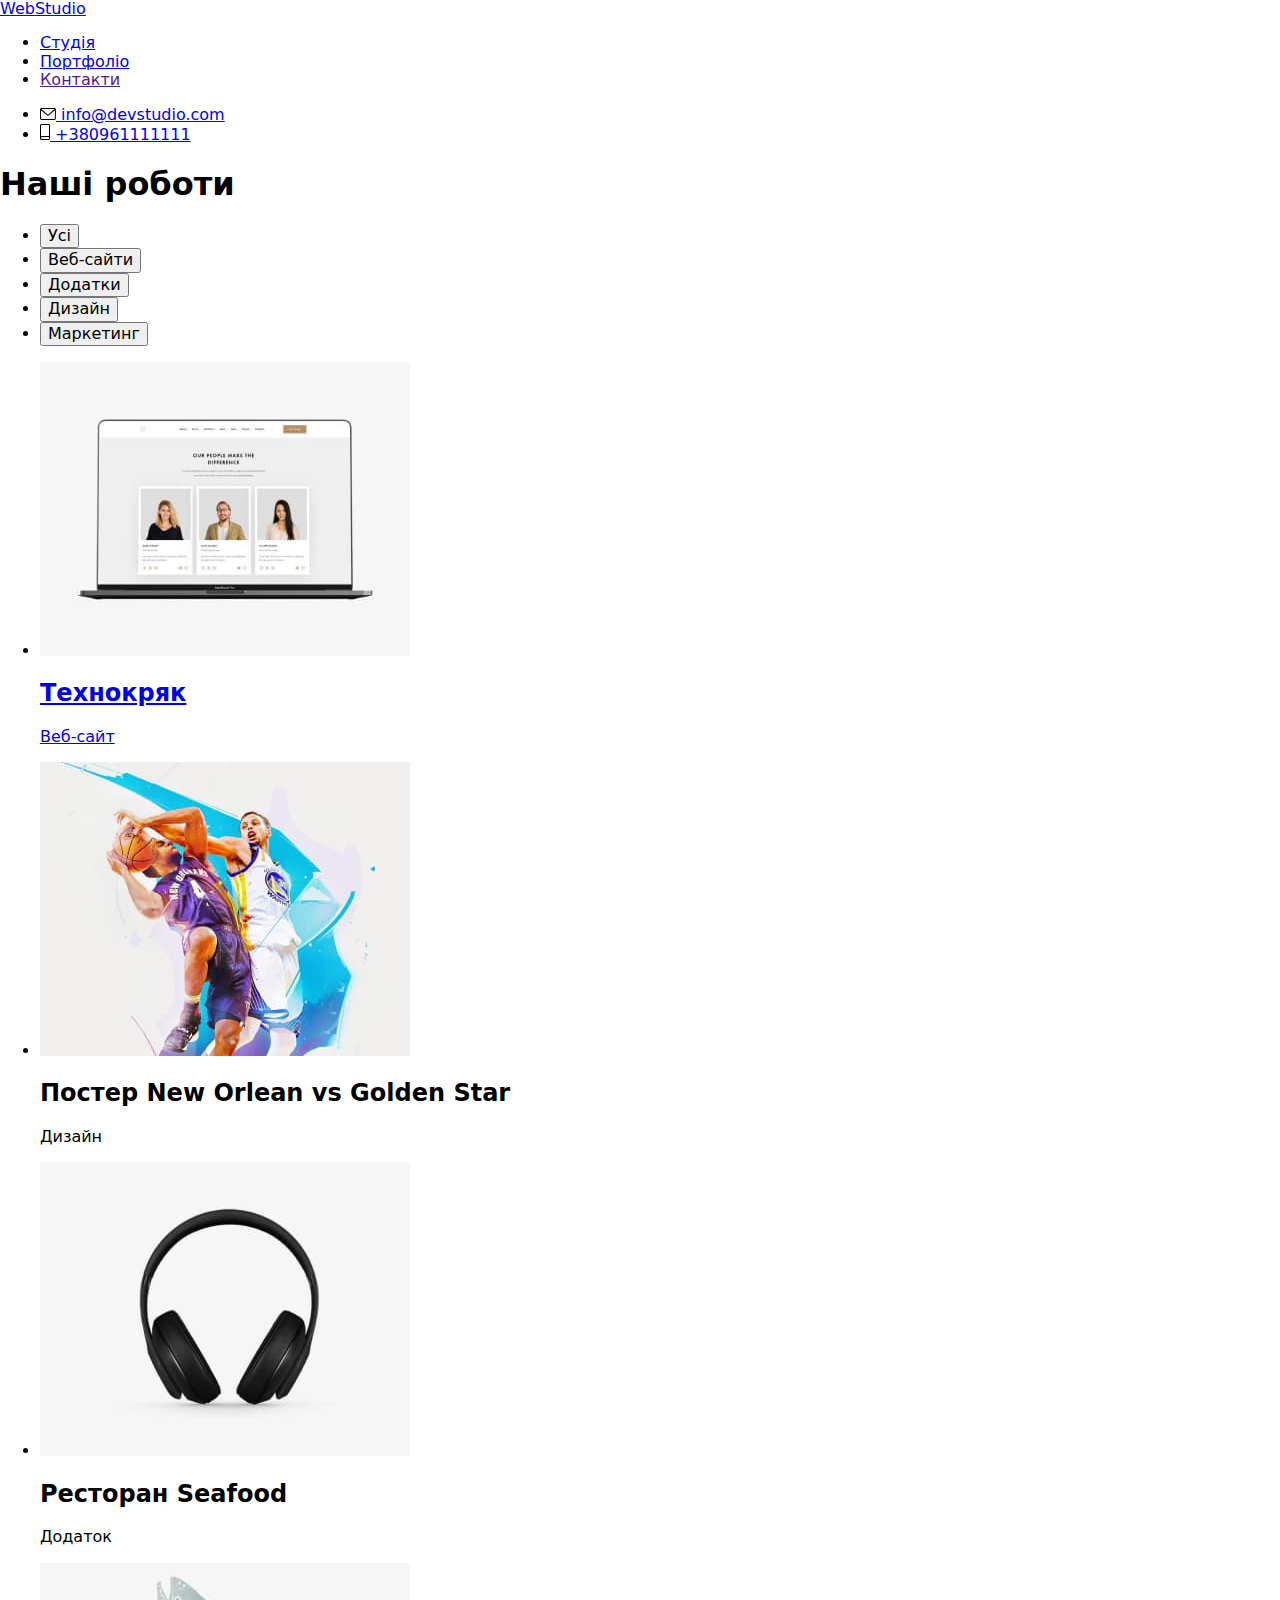
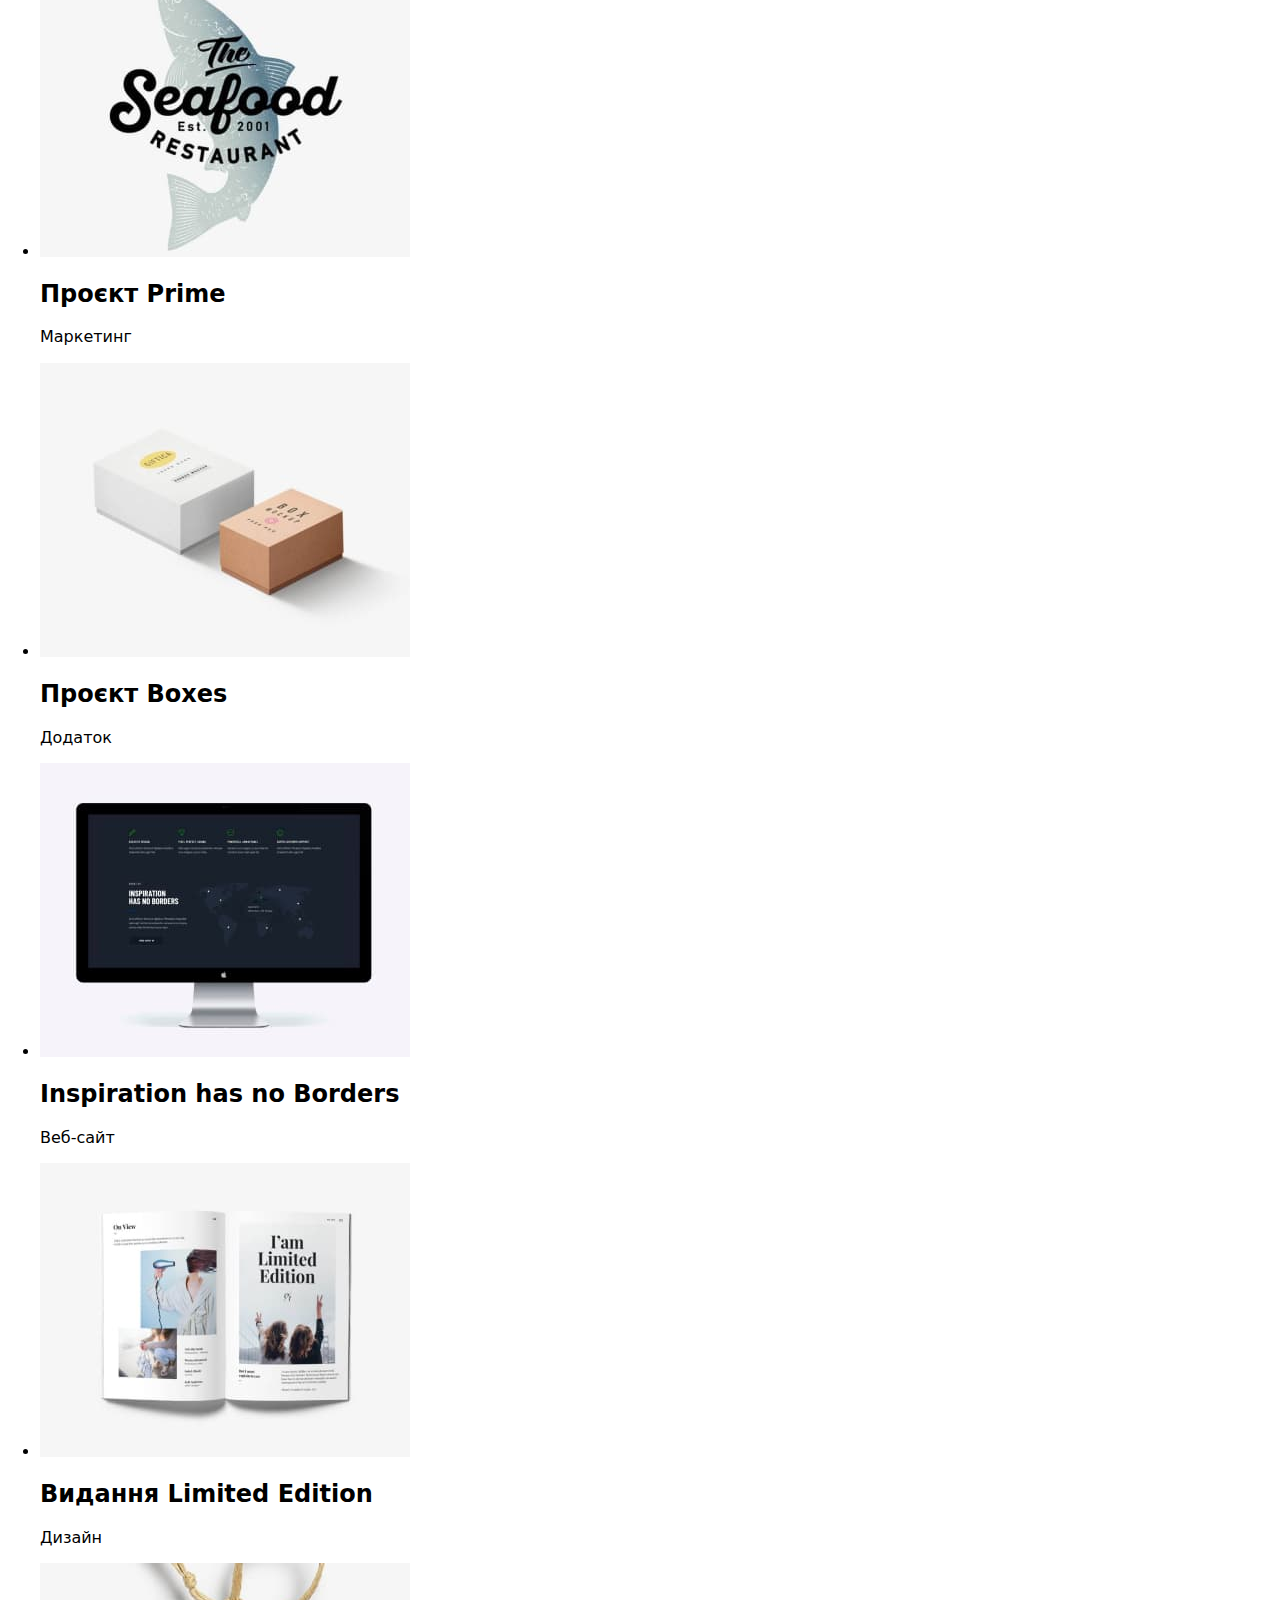
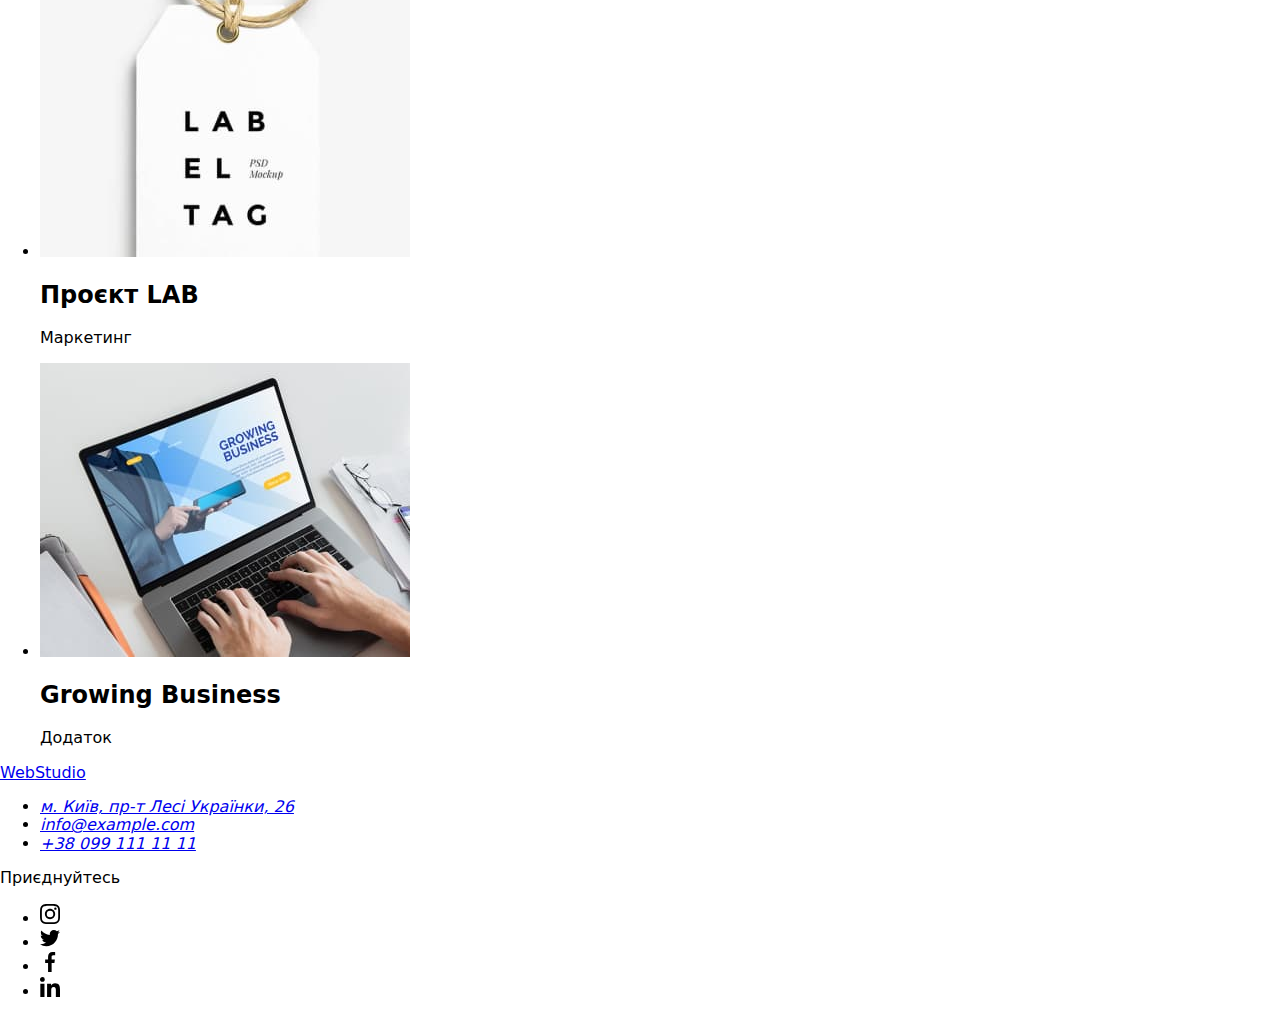
==== portfolio.html @ 91fb1d9b "123" ====
<!DOCTYPE html>
<html lang="uk">

<head>
  <meta charset="UTF-8" />
  <meta http-equiv="X-UA-Compatible" content="IE=edge" />
  <meta name="viewport" content="width=device-width, initial-scale=1.0" />
  <title>Portfolio</title>
  <link rel="stylesheet" href="https://cdn.jsdelivr.net/npm/modern-normalize@1.1.0/modern-normalize.min.css">
  <link rel="stylesheet" href="./css/styles.css" />
  <link rel="preconnect" href="https://fonts.googleapis.com" />
  <link rel="preconnect" href="https://fonts.gstatic.com" crossorigin />
  <link href="https://fonts.googleapis.com/css2?family=Raleway:wght@700&family=Roboto:wght@400;500;700;900&display=swap"
    rel="stylesheet" />
</head>

<body>
  <!-- header -->

  <header class="header-page">
    <div class="container header-container">
      <nav class="header-nav">
        <a class="link header-logo" href="./index.html"><span class="first-part">Web</span><span
            class="last-part">Studio</span></a>
        <ul class="header-nav-list list">
          <li class="header-item">
            <a class="header-nav-link link" href="./index.html">Студiя</a>
          </li>
          <li class="header-item current">
            <a class="header-nav-link link" href="./portfolio.html">Портфоліо</a>
          </li>
          <li class="header-item">
            <a class="header-nav-link link" href="">Контакти</a>
          </li>
        </ul>
      </nav>
      <ul class="header-list list">
        <li class="header-item">
          <a class="header-link-mail link" href="mailto:info@devstudio.com">
            <svg class="icon-mail" width="16" height="12">
              <use href="./images/icons.svg#icon-email"></use>
            </svg>
            info@devstudio.com
          </a>
        </li>
        <li class="header-item">
          <a class="header-tel link" href="tel:+380961111111">
            <svg class="icon-phone" width="10" height="16">
              <use href="./images/icons.svg#icon-phone"></use>
            </svg>
            +380961111111
          </a>
        </li>
      </ul>
    </div>
  </header>

  <!-- main -->

  <main>
    <section class="section">
      <div class="container">
        <h1 class="visually-hidden">Наші роботи</h1>
        <ul class="filtres-list list">
          <li class="examples-item list">
            <button type="button" class="btn-main">Усі</button>
          </li>
          <li class="examples-item list">
            <button type="button" class="btn-main">Веб-сайти</button>
          </li>
          <li class="examples-item list">
            <button type="button" class="btn-main">Додатки</button>
          </li>
          <li class="examples-item list">
            <button type="button" class="btn-main">Дизайн</button>
          </li>
          <li class="examples-item list">
            <button type="button" class="btn-main">Маркетинг</button>
          </li>
        </ul>


        <ul class="examples-list list">
          <li class="examples-item-list">
            <a class="progect-nav" href="./portfolio.html">
              <img src="./images/img.1.jpg" alt="сторінка веб-сайту" width="370" height="294" />
              <div class="img-portfolio-text">
                <h2 class="hero-title">Технокряк</h2>
                <p class="hero-pre-title">Веб-сайт</p>
              </div>
            </a>
          </li>
          <li class="examples-item-list">
            <img src="./images/img.2.jpg" alt="два чоловіки грають баскетбол" width="370" height="294" />
            <div class="img-portfolio-text">
              <h2 class="hero-title">Постер New Orlean vs Golden Star</h2>
              <p class="hero-pre-title">Дизайн</p>
            </div>
          </li>
          <li class="examples-item-list">
            <img src="./images/img.3.jpg" alt="навушники" width="370" height="294" />
            <div class="img-portfolio-text">
              <h2 class="hero-title">Ресторан Seafood</h2>
              <p class="hero-pre-title">Додаток</p>
            </div>
          </li>
          <li class="examples-item-list">
            <img src="./images/img.4.jpg" alt="логотип рибного ресторану" width="370" height="294" />
            <div class="img-portfolio-text">
              <h2 class="hero-title">Проєкт Prime</h2>
              <p class="hero-pre-title">Маркетинг</p>
            </div>
          </li>
          <li class="examples-item-list">
            <img src="./images/img.5.jpg" alt="дизайн коробок" width="370" height="294" />
            <div class="img-portfolio-text">
              <h2 class="hero-title">Проєкт Boxes</h2>
              <p class="hero-pre-title">Додаток</p>
            </div>
          </li>
          <li class="examples-item-list">
            <img src="./images/img.6.jpg" alt="дизайн сайту" width="370" height="294" />
            <div class="img-portfolio-text">
              <h2 class="hero-title">Inspiration has no Borders</h2>
              <p class="hero-pre-title">Веб-сайт</p>
            </div>
          </li>
          <li class="examples-item-list">
            <img src="./images/img.7.jpg" alt="сторінка журналу" width="370" height="294" />
            <div class="img-portfolio-text">
              <h2 class="hero-title">Видання Limited Edition</h2>
              <p class="hero-pre-title">Дизайн</p>
            </div>
          </li>
          <li class="examples-item-list">
            <img src="./images/img.8.jpg" alt="логотип етикетки" width="370" height="294" />
            <div class="img-portfolio-text">
              <h2 class="hero-title">Проєкт LAB</h2>
              <p class="hero-pre-title">Маркетинг</p>
            </div>
          </li>
          <li class="examples-item-list">
            <img src="./images/img.9.jpg" alt="робота за ноутбуком" width="370" height="294" />
            <div class="img-portfolio-text">
              <h2 class="hero-title">Growing Business</h2>
              <p class="hero-pre-title">Додаток</p>
            </div>
          </li>
        </ul>
      </div>
    </section>
  </main>

  <!-- footer -->

  <section>
    <footer class="footer">
      <div class="footer-wraper container">
        <a class="footer-logo link" href="./index.html"><span class="first-part">Web</span><span
            class="second-part">Studio</span></a>
        <address class="footer-address">
          <ul class="list footer-list">
            <li class="footer-item">
              <a class="footer-link-map link" href="https://goo.gl/maps/BN2P9NeAtjH4bp3VA" target="_blank"
                rel="noopener noreferrer nofollow">
                м. Київ, пр-т Лесі Українки, 26</a>
            </li>
            <li class="footer-item link"><a class="footer-link link" href="mailto:info@example.com">info@example.com</a>
            </li>
            <li class="footer-item link"><a class="footer-link link" href="tel:+380991111111">+38 099 111 11 11</a>
            </li>
          </ul>
        </address>



        <div class="container-icon">
          <p class="text-footer">Приєднуйтесь</p>
          <ul class="socials-list list">
            <li class="socials-item">
              <a class="socials-link link" href="https://Instagram.com" target="_blank"
                rel="nofollow noopener noreferrer" aria-label="Instagram icon">
                <svg class="socials-icon" width="20" height="20">
                  <use href="./images/icons.svg#icon-instagram">
                  </use>
                </svg>
              </a>
            </li>
            <li class="socials-item">
              <a class="socials-link link" href="https://Twitter.com" target="_blank" rel="nofollow noopener noreferrer"
                aria-label="Twitter icon">
                <svg class="socials-icon" width="20" height="20">
                  <use href="./images/icons.svg#icon-twitter">
                  </use>
                </svg>
              </a>
            </li>
            <li class="socials-item">
              <a class="socials-link link" href="https://Facebook.com" target="_blank"
                rel="nofollow noopener noreferrer" aria-label="facebook icon">
                <svg class="socials-icon" width="20" height="20">
                  <use href="./images/icons.svg#icon-facebook">
                  </use>
                </svg>
              </a>
            </li>
            <li class="socials-item">
              <a class="socials-link link" href="https://Linkedin.com" target="_blank"
                rel="nofollow noopener noreferrer" aria-label="icon-linkedin">
                <svg class="socials-icon" width="20" height="20">
                  <use href="./images/icons.svg#icon-linkedin">
                  </use>
                </svg>
              </a>
            </li>
          </ul>
        </div>

  </section>
  </footer>
</body>

</html>
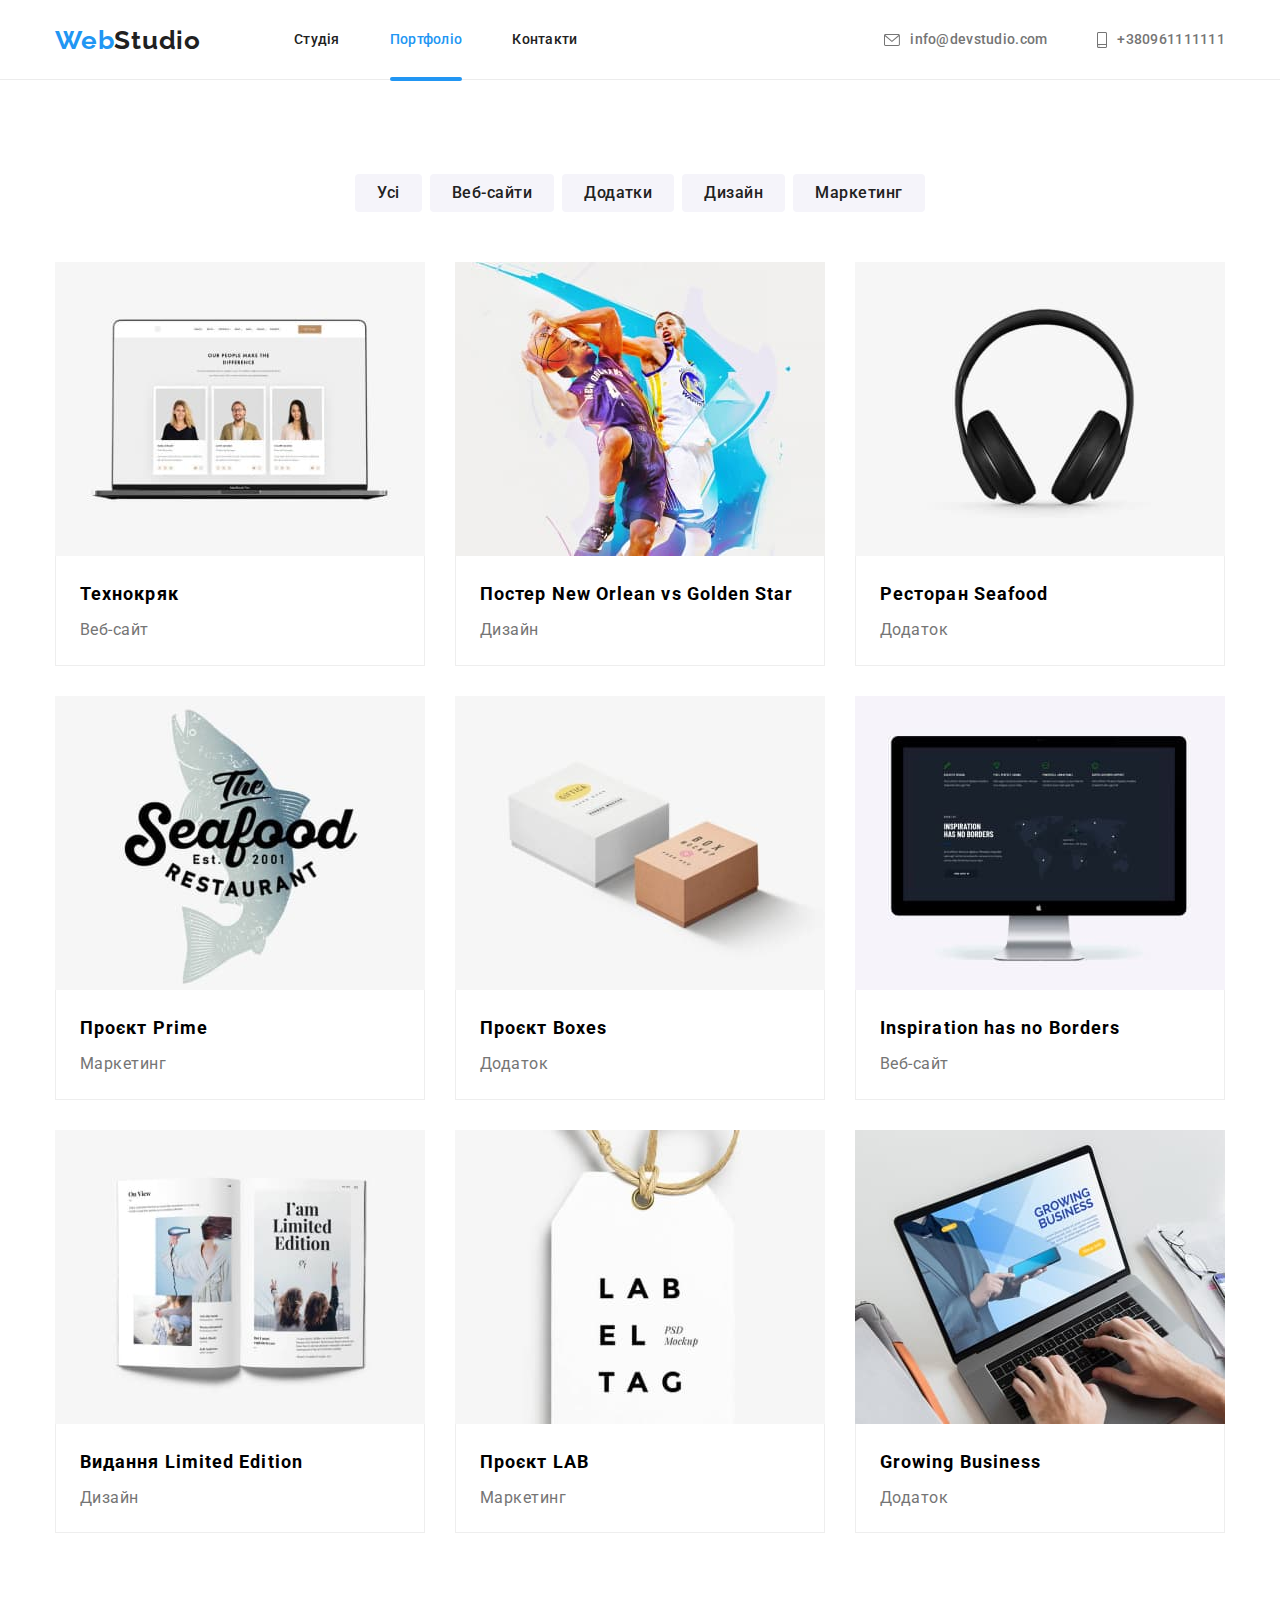
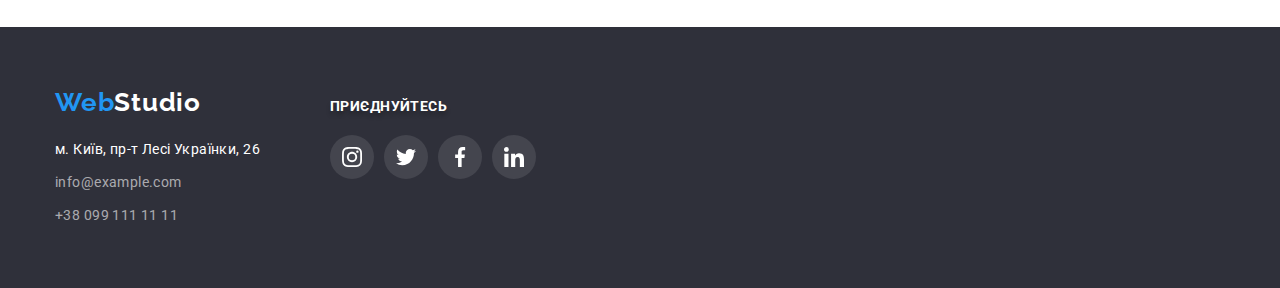
==== commit 45b4dbc1: "123" ====
--- a/portfolio.html
+++ b/portfolio.html
@@ -82,7 +82,7 @@
 
         <ul class="examples-list list">
           <li class="examples-item-list">
-            <a class="progect-nav" href="./portfolio.html">
+            <a class="progect-nav link" href="./portfolio.html">
               <img src="./images/img.1.jpg" alt="сторінка веб-сайту" width="370" height="294" />
               <div class="img-portfolio-text">
                 <h2 class="hero-title">Технокряк</h2>
@@ -155,28 +155,31 @@
 
   <section>
     <footer class="footer">
-      <div class="footer-wraper container">
-        <a class="footer-logo link" href="./index.html"><span class="first-part">Web</span><span
-            class="second-part">Studio</span></a>
-        <address class="footer-address">
-          <ul class="list footer-list">
-            <li class="footer-item">
-              <a class="footer-link-map link" href="https://goo.gl/maps/BN2P9NeAtjH4bp3VA" target="_blank"
-                rel="noopener noreferrer nofollow">
-                м. Київ, пр-т Лесі Українки, 26</a>
-            </li>
-            <li class="footer-item link"><a class="footer-link link" href="mailto:info@example.com">info@example.com</a>
-            </li>
-            <li class="footer-item link"><a class="footer-link link" href="tel:+380991111111">+38 099 111 11 11</a>
-            </li>
-          </ul>
-        </address>
+      <div class="footer-container container">
+        <div class="address">
+          <a class="footer-logo link" href="./index.html"><span class="first-part">Web</span><span
+              class="second-part">Studio</span></a>
+          <address class="footer-address">
+            <ul class="list footer-list">
+              <li class="footer-item">
+                <a class="footer-link-map link" href="https://goo.gl/maps/BN2P9NeAtjH4bp3VA" target="_blank"
+                  rel="noopener noreferrer nofollow">
+                  м. Київ, пр-т Лесі Українки, 26</a>
+              </li>
+              <li class="footer-item link"><a class="footer-link link"
+                  href="mailto:info@example.com">info@example.com</a>
+              </li>
+              <li class="footer-item link"><a class="footer-link link" href="tel:+380991111111">+38 099 111 11 11</a>
+              </li>
+            </ul>
+          </address>
+        </div>
 
 
 
         <div class="container-icon">
-          <p class="text-footer">Приєднуйтесь</p>
-          <ul class="socials-list list">
+          <p class="text-footer">ПРИЄДНУЙТЕСЬ</p>
+          <ul class="socials-list-list list">
             <li class="socials-item">
               <a class="socials-link link" href="https://Instagram.com" target="_blank"
                 rel="nofollow noopener noreferrer" aria-label="Instagram icon">
@@ -215,7 +218,7 @@
             </li>
           </ul>
         </div>
-
+      </div>
   </section>
   </footer>
 </body>
--- a/css/styles.css
+++ b/css/styles.css
@@ -0,0 +1,681 @@
+:root {
+  --main-text-color: #212121;
+  --secondary-text-color: #757575;
+  --header-color: #ececec;
+  --accent-color: #2196f3;
+  --background-footer-color: #2f303a;
+  --footer-text-color: rgba(255, 255, 255, 0.6);
+  --logo-text-color: #000000;
+  --main-font: Roboto, sans serif;
+  --backround-color: #ffffff;
+  --logo-color: #2f303a;
+  --img-portfolio-text: #eeeeee;
+  --socials-icon-color: #afb1b8;
+}
+body {
+  font-family: Roboto, sans-serif;
+  color: var(--main-text-color);
+  font-size: 14px;
+  letter-spacing: 0.03em;
+}
+
+.list {
+  list-style: none;
+  padding-left: 0;
+  margin: 0;
+}
+
+.link {
+  text-decoration: none;
+}
+
+.link:hover,
+.link:focus {
+  color: var(--accent-color);
+}
+
+h1,
+h2,
+h3,
+h4,
+h5,
+h6,
+p {
+  margin: 0;
+}
+
+ul {
+  margin: 0;
+  padding-left: 0;
+}
+
+.container {
+  width: 1200px;
+  padding: 0 15px;
+  margin: 0 auto;
+}
+
+.section {
+  padding-top: 94px;
+  padding-bottom: 94px;
+}
+
+img {
+  display: block;
+  max-width: 100%;
+  height: auto;
+}
+
+.hero-btn {
+  cursor: pointer;
+  border: none;
+  border-radius: 4px;
+}
+
+/*---- header------- */
+
+.header-container {
+  display: flex;
+  align-items: center;
+}
+
+.header-page {
+  height: 80px;
+  border-bottom: 1px solid #ececec;
+}
+
+.header-nav {
+  display: flex;
+  align-items: center;
+}
+
+.header-nav-list {
+  display: flex;
+  margin-left: auto;
+  gap: 50px;
+  margin-left: 93px;
+}
+
+.header-list {
+  display: flex;
+  margin-left: auto;
+  align-items: center;
+  gap: 50px;
+}
+
+.header-logo {
+  font-family: 'Raleway';
+  font-weight: 700;
+  font-size: 26px;
+  line-height: 1.19;
+  letter-spacing: 0.03em;
+}
+
+.header-logo:hover,
+.header-logo:focus {
+  color: #188ce8;
+}
+
+.first-part {
+  color: #2196f3;
+}
+.last-part {
+  color: #000000;
+}
+
+.current a {
+  color: var(--accent-color);
+}
+
+.header-nav-link {
+  font-family: Roboto, sans-serif;
+  font-weight: 500;
+  line-height: 1.14;
+  letter-spacing: 0.02em;
+  color: var(--main-text-color);
+  padding-top: 32px;
+  padding-bottom: 32px;
+  display: block;
+}
+
+.header-link-mail {
+  font-style: normal;
+  font-weight: 500;
+  line-height: 1.14;
+  letter-spacing: 0.02em;
+  display: flex;
+  align-items: center;
+  color: var(--secondary-text-color);
+}
+
+.header-tel {
+  font-weight: 500;
+  line-height: 1.14;
+  letter-spacing: 0.02em;
+  color: var(--secondary-text-color);
+  display: flex;
+  align-items: center;
+}
+.icon-mail {
+  fill: currentColor;
+  margin-right: 10px;
+}
+.icon-phone {
+  fill: currentColor;
+  margin-right: 10px;
+}
+
+.header-link-mail:hover .icon-mail,
+.header-link-mail:focus .icon-mail {
+  color: var(--accent-color--);
+}
+
+.header-item {
+  position: relative;
+}
+
+.current::after {
+  position: absolute;
+  bottom: 0;
+  left: 0;
+  content: '';
+  display: block;
+  width: 100%;
+  height: 4px;
+  margin-bottom: -1px;
+  border-radius: 2px;
+  background-color: var(--accent-color);
+}
+
+/*------ main------- */
+
+.hero-section {
+  max-width: 1600px;
+  height: 600px;
+  margin-left: auto;
+  margin-right: auto;
+  background-image: linear-gradient(to right, rgba(47, 48, 58, 0.4), rgba(47, 48, 58, 0.4)),
+    url(../images/image1.jpg);
+  background-repeat: no-repeat;
+  background-size: cover;
+  background-position: center;
+}
+
+.hero-section {
+  background-color: #2f303a;
+  padding-top: 200px;
+  padding-bottom: 200px;
+  text-align: center;
+}
+
+.hero-first-title {
+  font-weight: 900;
+  font-size: 44px;
+  line-height: 1.36;
+  text-align: center;
+  color: var(--backround-color);
+  letter-spacing: 0.06em;
+  text-transform: uppercase;
+  margin: 0 auto;
+  width: 696px;
+  margin-bottom: 30px;
+}
+
+.hero-btn {
+  font-family: inherit;
+  font-weight: 700;
+  font-size: 16px;
+  line-height: 1.88;
+  background-color: #2196f3;
+  letter-spacing: 0.06em;
+  color: #ffffff;
+  padding: 10px 32px 10px 32px;
+  display: block;
+  margin: 0 auto;
+}
+
+.hero-btn:hover,
+.hero-btn:focus {
+  background-color: #188ce8;
+}
+
+/* --benefits-- */
+/* .our-team {
+  display: flex;
+  text-align: center;
+  justify-content: center;
+} */
+.visually-hidden {
+  position: absolute;
+  width: 1px;
+  height: 1px;
+  margin: -1px;
+  border: 0;
+  padding: 0;
+
+  white-space: nowrap;
+  clip-path: inset(100%);
+  clip: rect(0 0 0 0);
+  overflow: hidden;
+  margin: -1px;
+}
+
+.benefits-list {
+  display: flex;
+  gap: 30px;
+}
+
+.benefit-icon {
+  justify-content: center;
+  text-align: center;
+  gap: 30px;
+  display: flex;
+}
+
+.icon-name {
+  height: 120px;
+  margin-bottom: 30px;
+  background-color: #f5f4fa;
+  border-radius: 4px;
+  display: flex;
+  align-items: center;
+  justify-content: center;
+}
+
+/* .hero-item:not(:last-child) {
+  margin-right: 30px;
+} */
+
+.benefits-title {
+  font-weight: 700;
+  font-size: 14px;
+  line-height: 1.14;
+  text-transform: uppercase;
+  color: var(--main-text-color);
+  margin-bottom: 10px;
+}
+
+.benefits-pre-title {
+  line-height: 1.71;
+  color: var(--secondary-text-color);
+}
+
+/* --galery-- */
+
+.gallery-item:not(:last-child) {
+  margin-right: 30px;
+}
+
+.gallery-list {
+  display: flex;
+}
+
+.gallery-title {
+  font-weight: 700;
+  font-size: 36px;
+  line-height: 1.16;
+  text-align: center;
+  color: var(--main-text-color);
+  margin-bottom: 50px;
+}
+
+.overlay-text {
+  display: flex;
+  position: absolute;
+  width: 370px;
+  height: 70px;
+  color: var(--backround-color);
+  font-weight: 700;
+  font-size: 14px;
+  line-height: 1.14;
+  align-items: center;
+  text-transform: uppercase;
+  background: rgba(47, 48, 58, 0.8);
+}
+
+.overlay-box {
+  display: flex;
+  position: relative;
+  text-align: center;
+  align-items: flex-end;
+  opacity: 1;
+}
+
+/* --team-- */
+
+.socials-list {
+  display: flex;
+  justify-content: center;
+  gap: 10px;
+}
+
+.about-list {
+  display: flex;
+  gap: 30px;
+}
+
+.about-item:not(:last-child) {
+  gap: 30px;
+}
+.img-text {
+  padding-top: 30px;
+  padding-bottom: 30px;
+}
+.section-team {
+  background-color: #f5f4fa;
+}
+
+.about-item {
+  box-shadow: 0px 1px 3px rgba(0, 0, 0, 0.12), 0px 1px 1px rgba(0, 0, 0, 0.14),
+    0px 2px 1px rgba(0, 0, 0, 0.2);
+  border-radius: 0px 0px 4px 4px;
+  background-color: var(--backround-color);
+}
+.about-item {
+  gap: 30px;
+}
+
+.about-our-team {
+  font-weight: 700;
+  font-size: 36px;
+  line-height: 1.16;
+  margin-bottom: 50px;
+  text-align: center;
+  justify-content: center;
+}
+.about-title {
+  font-weight: 500;
+  font-size: 16px;
+  line-height: 1.18;
+  color: var(--main-text-color);
+  margin-bottom: 10px;
+  text-align: center;
+}
+.about-pre-title {
+  font-size: 16px;
+  line-height: 1.18;
+  color: var(--secondary-text-color);
+  text-align: center;
+  margin-bottom: 16px;
+}
+.socials-link {
+  display: flex;
+  align-items: center;
+  justify-content: center;
+
+  width: 44px;
+  height: 44px;
+  color: var(--socials-icon-color);
+
+  border-radius: 50%;
+}
+
+.socials-link:hover,
+.socials-link:focus {
+  background-color: var(--accent-color);
+  color: #ffffff;
+}
+.socials-icon {
+  fill: currentColor;
+}
+
+/*---постійні клієнти--- */
+
+.clients-title {
+  font-weight: 700;
+  font-size: 36px;
+  line-height: 1.16;
+  text-align: center;
+  margin-bottom: 50px;
+}
+.clients-list {
+  display: flex;
+  gap: 30px;
+}
+
+.clients-item {
+  justify-content: center;
+  align-items: center;
+  width: 170px;
+  height: 92px;
+  gap: 30px;
+}
+
+.clients-link {
+  display: flex;
+  align-items: center;
+  justify-content: center;
+  width: 100%;
+  height: 100%;
+  color: var(--socials-icon-color);
+  border: 1px solid currentColor;
+  border-radius: 4px;
+}
+
+.clients-icon {
+  fill: currentColor;
+}
+.clients-link:hover,
+.clients-link:focus {
+  color: var(--accent-color);
+}
+
+/* -----footer------- */
+.footer-container {
+  display: flex;
+  align-items: baseline;
+}
+.socials-list-list {
+  display: flex;
+  justify-content: center;
+  display: flex;
+  gap: 10px;
+}
+
+.container-icon {
+  margin-left: 70px;
+}
+
+.footer {
+  background-color: var(--background-footer-color);
+  padding-top: 60px;
+  padding-bottom: 60px;
+}
+
+.footer-address {
+  margin-top: 20px;
+}
+.footer-item:not(:last-child) {
+  margin-bottom: 9px;
+}
+
+.footer-logo {
+  font-family: Raleway;
+  font-weight: 700;
+  font-size: 26px;
+  line-height: 1.19;
+}
+.first-part {
+  color: #2196f3;
+}
+.second-part {
+  color: #ffffff;
+}
+.footer-link-map {
+  font-size: 14px;
+  line-height: 1.71;
+  color: #ffffff;
+}
+
+.footer-link .footer-tel {
+  font-size: 14px;
+  line-height: 1.71;
+  color: var(--footer-text-color);
+}
+
+.text-footer {
+  font-weight: 700;
+  line-height: 1.14;
+  text-transform: uppercase;
+  margin-bottom: 20px;
+}
+
+.text-footer {
+  color: var(--backround-color);
+  text-shadow: 0px 4px 4px rgba(0, 0, 0, 0.25);
+}
+.socials-item {
+  display: flex;
+  align-items: center;
+  justify-content: center;
+  height: 44px;
+  border-radius: 50%;
+  background: rgba(255, 255, 255, 0.1);
+}
+
+.socials-link {
+  color: var(--backround-color);
+}
+.socials-icon {
+  fill: currentColor;
+}
+
+/* --portfolio-- */
+
+.current a {
+  color: #2196f3;
+}
+
+.header-logo {
+  font-family: 'Raleway';
+  font-weight: 700;
+  font-size: 26px;
+  line-height: 1.19;
+  letter-spacing: 0.03em;
+}
+
+.first-part {
+  color: #2196f3;
+}
+.last-part {
+  color: #212121;
+}
+
+.header-tel {
+  font-weight: 500;
+  font-size: 14px;
+  line-height: 1.71;
+  letter-spacing: 0.02em;
+  color: var(--secondary-text-color);
+}
+
+/* --main-- */
+
+.filtres-list {
+  display: flex;
+  margin-bottom: 50px;
+  justify-content: center;
+  gap: 8px;
+}
+.progect-nav {
+  display: block;
+}
+
+.progect-nav:hover {
+  box-shadow: 0px 1px 1px rgba(0, 0, 0, 0.12), 0px 4px 4px rgba(0, 0, 0, 0.06),
+    1px 4px 6px rgba(0, 0, 0, 0.16);
+}
+
+.btn-main {
+  font-family: inherit;
+  font-weight: 500;
+  font-size: 16px;
+  line-height: 1.62;
+  letter-spacing: 0.03em;
+  color: var(--main-text-color);
+  background-color: #f5f4fa;
+  cursor: pointer;
+  border-radius: 4px;
+  border: none;
+  padding: 6px 22px;
+}
+
+.btn-main:hover,
+.btn-main:focus {
+  background: #188ce8;
+  color: #ffffff;
+  box-shadow: 0px 3px 1px rgba(0, 0, 0, 0.1), 0px 1px 2px rgba(0, 0, 0, 0.08),
+    0px 2px 2px rgba(0, 0, 0, 0.12);
+}
+
+.examples-list {
+  display: flex;
+  flex-wrap: wrap;
+  gap: 30px;
+}
+
+.img-portfolio-text {
+  padding: 20px 24px;
+  border-bottom: 1px solid #eeeeee;
+  border-left: 1px solid #eeeeee;
+  border-right: 1px solid #eeeeee;
+}
+
+.hero-title {
+  font-weight: 700;
+  font-size: 18px;
+  line-height: 2;
+  letter-spacing: 0.06em;
+  color: var(--logo-text-color);
+  margin-bottom: 4px;
+}
+
+.hero-pre-title {
+  font-size: 16px;
+  line-height: 1.8;
+  letter-spacing: 0.03em;
+  color: var(--secondary-text-color);
+}
+
+/* --footer--*/
+
+footer {
+  background-color: var(--background-footer-color);
+}
+
+.footer-logo {
+  font-family: 'Raleway';
+  font-style: normal;
+  font-weight: 700;
+  font-size: 26px;
+  line-height: 1.19;
+  letter-spacing: 0.03em;
+}
+
+.first-part {
+  color: #2196f3;
+}
+.second-part {
+  color: #ffffff;
+}
+
+.footer-link-map {
+  font-family: Roboto;
+  font-style: normal;
+  font-weight: 400;
+  font-size: 14px;
+  line-height: 1.71;
+  letter-spacing: 0.03em;
+  color: #ffffff;
+}
+
+.footer-link,
+.footer-tel {
+  font-family: Roboto;
+  font-style: normal;
+  font-weight: 400;
+  font-size: 14px;
+  line-height: 1.71;
+  letter-spacing: 0.03em;
+  color: var(--footer-text-color);
+}
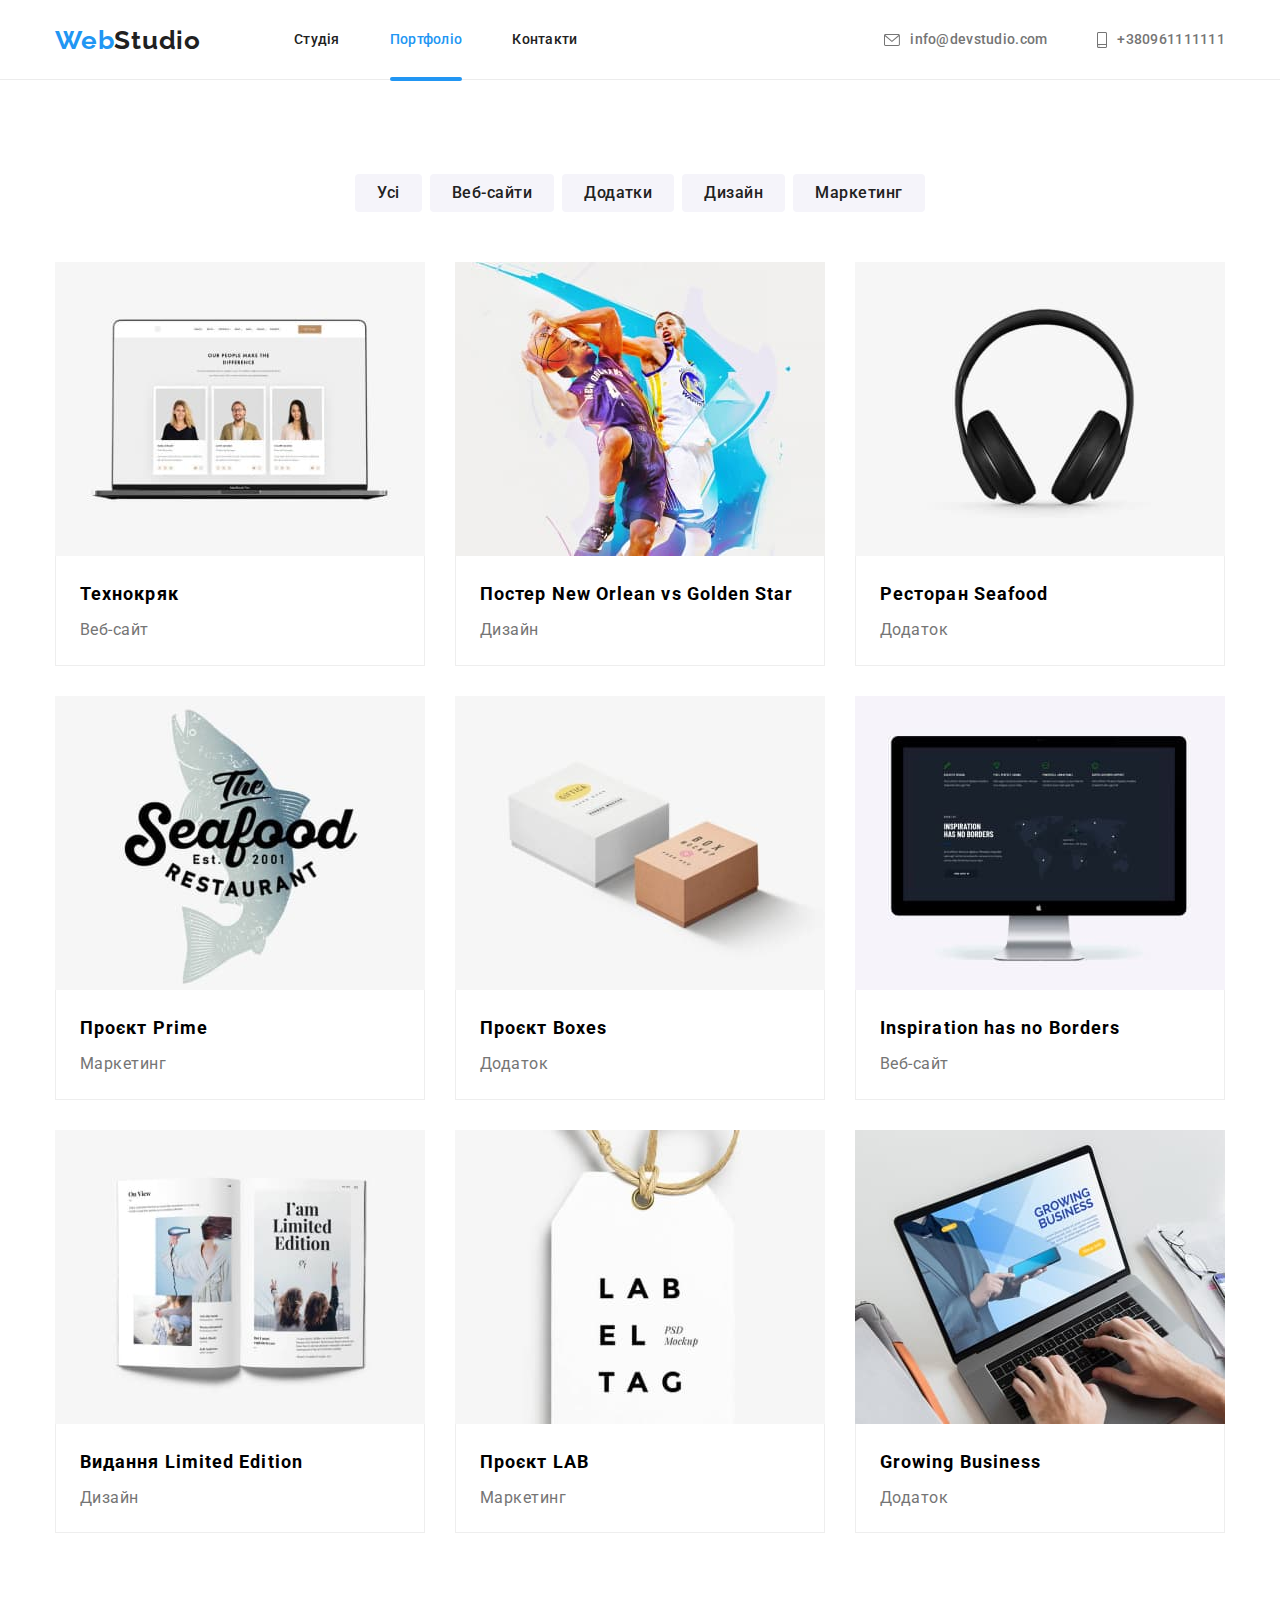
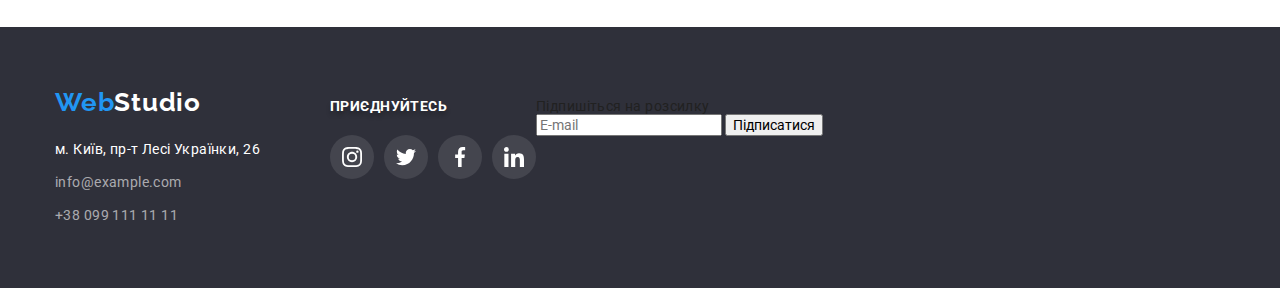
==== commit ca523801: "changes" ====
--- a/portfolio.html
+++ b/portfolio.html
@@ -82,69 +82,123 @@
 
         <ul class="examples-list list">
           <li class="examples-item-list">
-            <a class="progect-nav link" href="./portfolio.html">
+            <a class="progect-nav link" href="#">
+            <div class="thumb-cards">
               <img src="./images/img.1.jpg" alt="сторінка веб-сайту" width="370" height="294" />
-              <div class="img-portfolio-text">
+              <div class="product-overlay">
+                <p class="product-actions">Ресурс пропонує комплексні пропозиції з різним рівнем функціоналу та сервісів. Все це дозволить відвідувачу отримати вичерпні відомості про компанію чи приватну особу.</p>
+            </div>
+          </div>
+                <div class="img-portfolio-text">
                 <h2 class="hero-title">Технокряк</h2>
                 <p class="hero-pre-title">Веб-сайт</p>
-              </div>
-            </a>
-          </li>
-          <li class="examples-item-list">
+                </div>
+              </a>
+          </li>
+          <li class="examples-item-list"><a class="progect-nav link" href="#">
+            <div class="thumb-cards">
             <img src="./images/img.2.jpg" alt="два чоловіки грають баскетбол" width="370" height="294" />
+            <div class="product-overlay">
+              <p class="product-actions">Ресурс пропонує комплексні пропозиції з різним рівнем функціоналу та сервісів. Все це дозволить відвідувачу отримати вичерпні відомості про компанію чи приватну особу.</p>
+            </div>
+            </div>
             <div class="img-portfolio-text">
               <h2 class="hero-title">Постер New Orlean vs Golden Star</h2>
               <p class="hero-pre-title">Дизайн</p>
             </div>
-          </li>
-          <li class="examples-item-list">
+            </a>
+          </li>
+          <li class="examples-item-list"><a class="progect-nav link" href="#">
+            <div class="thumb-cards">
             <img src="./images/img.3.jpg" alt="навушники" width="370" height="294" />
+            <div class="product-overlay">
+              <p class="product-actions">Ресурс пропонує комплексні пропозиції з різним рівнем функціоналу та сервісів. Все це дозволить відвідувачу отримати вичерпні відомості про компанію чи приватну особу.</p>
+            </div>
+            </div>
             <div class="img-portfolio-text">
               <h2 class="hero-title">Ресторан Seafood</h2>
               <p class="hero-pre-title">Додаток</p>
             </div>
-          </li>
-          <li class="examples-item-list">
+            </a>
+          </li>
+          <li class="examples-item-list"><a class="progect-nav link" href="#">
+            <div class="thumb-cards">
             <img src="./images/img.4.jpg" alt="логотип рибного ресторану" width="370" height="294" />
+            <div class="product-overlay">
+              <p class="product-actions">Ресурс пропонує комплексні пропозиції з різним рівнем функціоналу та сервісів. Все це дозволить відвідувачу отримати вичерпні відомості про компанію чи приватну особу.</p>
+            </div>
+            </div>
             <div class="img-portfolio-text">
               <h2 class="hero-title">Проєкт Prime</h2>
               <p class="hero-pre-title">Маркетинг</p>
             </div>
-          </li>
-          <li class="examples-item-list">
+            </a>
+          </li>
+          <li class="examples-item-list"><a class="progect-nav link" href="#">
+            <div class="thumb-cards">
             <img src="./images/img.5.jpg" alt="дизайн коробок" width="370" height="294" />
+            <div class="product-overlay">
+              <p class="product-actions">Ресурс пропонує комплексні пропозиції з різним рівнем функціоналу та сервісів. Все це дозволить відвідувачу отримати вичерпні відомості про компанію чи приватну особу.</p>
+            </div>
+            </div>
             <div class="img-portfolio-text">
               <h2 class="hero-title">Проєкт Boxes</h2>
               <p class="hero-pre-title">Додаток</p>
             </div>
-          </li>
-          <li class="examples-item-list">
+            </a>
+          </li>
+          <li class="examples-item-list"><a class="progect-nav link" href="#">
+            <div class="thumb-cards">
             <img src="./images/img.6.jpg" alt="дизайн сайту" width="370" height="294" />
+            <div class="product-overlay">
+              <p class="product-actions">Ресурс пропонує комплексні пропозиції з різним рівнем функціоналу та сервісів. Все це дозволить відвідувачу отримати вичерпні відомості про компанію чи приватну особу.</p>
+            </div>
+            </div>
             <div class="img-portfolio-text">
               <h2 class="hero-title">Inspiration has no Borders</h2>
               <p class="hero-pre-title">Веб-сайт</p>
             </div>
-          </li>
-          <li class="examples-item-list">
+            </a>
+
+          </li>
+          <li class="examples-item-list"><a class="progect-nav link" href="#">
+            <div class="thumb-cards">
             <img src="./images/img.7.jpg" alt="сторінка журналу" width="370" height="294" />
-            <div class="img-portfolio-text">
+            <div class="product-overlay">
+              <p class="product-actions">Ресурс пропонує комплексні пропозиції з різним рівнем функціоналу та сервісів. Все це дозволить відвідувачу отримати вичерпні відомості про компанію чи приватну особу.</p>
+            </div>
+            </div>
+              <div class="img-portfolio-text">
               <h2 class="hero-title">Видання Limited Edition</h2>
               <p class="hero-pre-title">Дизайн</p>
             </div>
-          </li>
-          <li class="examples-item-list">
+            </a>
+          </li>
+          <li class="examples-item-list"><a class="progect-nav link" href="#">
+            <div class="thumb-cards">
             <img src="./images/img.8.jpg" alt="логотип етикетки" width="370" height="294" />
+            <div class="product-overlay">
+              <p class="product-actions">Ресурс пропонує комплексні пропозиції з різним рівнем функціоналу та сервісів. Все це дозволить відвідувачу отримати вичерпні відомості про компанію чи приватну особу.</p>
+            </div>
+            </div>
             <div class="img-portfolio-text">
               <h2 class="hero-title">Проєкт LAB</h2>
               <p class="hero-pre-title">Маркетинг</p>
             </div>
-          </li>
-          <li class="examples-item-list">
+            </a>
+          </li>
+          <li class="examples-item-list"><a class="progect-nav link" href="#">
+            <div class="thumb-cards">
             <img src="./images/img.9.jpg" alt="робота за ноутбуком" width="370" height="294" />
+            <div class="product-overlay">
+                <p class="product-actions">Ресурс пропонує комплексні пропозиції з різним рівнем функціоналу та сервісів. Все це дозволить відвідувачу отримати вичерпні відомості про компанію чи приватну особу.</p>
+            </div>
+            </div>
             <div class="img-portfolio-text">
               <h2 class="hero-title">Growing Business</h2>
               <p class="hero-pre-title">Додаток</p>
             </div>
+            </a>
           </li>
         </ul>
       </div>
@@ -169,7 +223,7 @@
               <li class="footer-item link"><a class="footer-link link"
                   href="mailto:info@example.com">info@example.com</a>
               </li>
-              <li class="footer-item link"><a class="footer-link link" href="tel:+380991111111">+38 099 111 11 11</a>
+              <li class="footer-item link"><a class="footer-tel link" href="tel:+380991111111">+38 099 111 11 11</a>
               </li>
             </ul>
           </address>
@@ -218,6 +272,13 @@
             </li>
           </ul>
         </div>
+        <div class="sign-up">
+          <p class="sign-up-text">Підпишіться на розсилку</p>
+          <form class="footer-form" name="sign-up-form" autocomplete="off">
+              <input type="email" name="email" placeholder="E-mail" required>
+              <button class="sign-up-button" type="submit">Підписатися</button>
+          </form>
+      </div>
       </div>
   </section>
   </footer>
--- a/css/styles.css
+++ b/css/styles.css
@@ -11,6 +11,7 @@
   --logo-color: #2f303a;
   --img-portfolio-text: #eeeeee;
   --socials-icon-color: #afb1b8;
+  --animation-timing-function: cubic-bezier(0.4, 0, 0.2, 1);
 }
 body {
   font-family: Roboto, sans-serif;
@@ -136,6 +137,7 @@
   padding-top: 32px;
   padding-bottom: 32px;
   display: block;
+  transition: color 250ms var(--animation-timing-function);
 }
 
 .header-link-mail {
@@ -146,6 +148,7 @@
   display: flex;
   align-items: center;
   color: var(--secondary-text-color);
+  transition: color 250ms var(--animation-timing-function);
 }
 
 .header-tel {
@@ -155,7 +158,10 @@
   color: var(--secondary-text-color);
   display: flex;
   align-items: center;
-}
+  transition: color 250ms var(--animation-timing-function);
+}
+
+
 .icon-mail {
   fill: currentColor;
   margin-right: 10px;
@@ -172,9 +178,11 @@
 
 .header-item {
   position: relative;
-}
-
-.current::after {
+  display: block;
+  text-decoration: none;
+}
+
+.header-item.current::after {
   position: absolute;
   bottom: 0;
   left: 0;
@@ -183,9 +191,10 @@
   width: 100%;
   height: 4px;
   margin-bottom: -1px;
-  border-radius: 2px;
+  border-radius: 4px;
   background-color: var(--accent-color);
 }
+
 
 /*------ main------- */
 
@@ -226,25 +235,142 @@
   font-weight: 700;
   font-size: 16px;
   line-height: 1.88;
-  background-color: #2196f3;
+  background: var(--accent-color);
+  box-shadow: 0px 4px 4px rgb(0 0 0 / 15%);
   letter-spacing: 0.06em;
   color: #ffffff;
   padding: 10px 32px 10px 32px;
   display: block;
   margin: 0 auto;
-}
+
+  transition: background-color 250ms var(--animation-timing-function)
+}
+
 
 .hero-btn:hover,
 .hero-btn:focus {
   background-color: #188ce8;
+  box-shadow: 0px 4px 4px rgba(0, 0, 0, 0.15);
+  border-radius: 4px;
+}
+
+
+
+/* --modal-- */
+
+.backdrop {
+  position: fixed;
+  top: 0;
+  left: 0;
+  width: 100%;
+  height: 100%; 
+  background-color: rgba(0, 0, 0, 0.2);
+  opacity: 1;
+  transition: opacity 250ms var(--animation-timing-function), visibility 250ms var(--backround-color);
+}
+
+.backdrop.is-hidden {
+  opacity: 0;
+  visibility: hidden;
+  pointer-events: none;
+}
+
+.backdrop.is-hidden .modal {
+  transform: translate(-50%, -50%) scale(0.8);
+}
+
+.modal {
+  position: absolute;
+  width: 528;
+  top: 50%;
+  left: 50%;
+  min-width: 528px;
+  min-height: 581px;
+  visibility: visible;
+  opacity: 1;
+  transform: translate(-50%, -50%) scale(1);
+  background-color: #ffffff;
+  border-radius: 4px;
+  box-shadow: 0px 1px 3px rgba(0, 0, 0, 0.12), 0px 1px 1px rgba(0, 0, 0, 0.14),
+    0px 2px 1px rgba(0, 0, 0, 0.2);
+
+  transition: transform 250ms var(--animation-timing-function) opacity 250ms var(--animation-timing-function) visibility 250ms var(--animation-timing-function);
+
+}
+
+.modal-button {
+  position: absolute;
+  top: 5px;
+  right: 8px;
+  border-radius: 50%;
+  background-color: var(--backround-color);
+  border: 1px solid rgba(0, 0, 0, 0.1);
+  width: 30px;
+  height: 30px;
+  padding: 0;
+  cursor: pointer;
+  display: flex;
+  align-items: center;
+  justify-content: center;
+}
+.backdrop.is-hidden .modal {
+  transform: scale(0.5);
+}
+
+.icon-close-black:hover,
+.icon-close-black:focus {
+fill: var(--accent-color);
+}
+
+
+.jumpin-button {
+  animation: jumpin-button 0.9s both;
+}
+@keyframes jumpin-button {
+  0% {
+      transform: translateY(-45px);
+      animation-timing-function: ease-in;
+      opacity: 1;
+  }
+  24% {
+      opacity: 1;
+  }
+  40% {
+      transform: translateY(-24px);
+      animation-timing-function: ease-in;
+  }
+  65% {
+      transform: translateY(-12px);
+      animation-timing-function: ease-in;
+  }
+  82% {
+      transform: translateY(-6px);
+      animation-timing-function: ease-in;
+  }
+  93% {
+      transform: translateY(-4px);
+      animation-timing-function: ease-in;
+  }
+  25%,
+  55%,
+  75%,
+  87% {
+      transform: translateY(0px);
+      animation-timing-function: ease-out;
+  }
+  100% {
+      transform: translateY(0px);
+      animation-timing-function: ease-out;
+      opacity: 1;
+  }
+}
+.icon-close-black {
+  fill: var(--backround-color);
+  transition: fill 250ms var(--animation-timing-function);
 }
 
 /* --benefits-- */
-/* .our-team {
-  display: flex;
-  text-align: center;
-  justify-content: center;
-} */
+
 .visually-hidden {
   position: absolute;
   width: 1px;
@@ -284,7 +410,7 @@
 
 /* .hero-item:not(:last-child) {
   margin-right: 30px;
-} */
+/* } */ 
 
 .benefits-title {
   font-weight: 700;
@@ -302,6 +428,10 @@
 
 /* --galery-- */
 
+.team { 
+  padding-top: 0;
+}
+
 .gallery-item:not(:last-child) {
   margin-right: 30px;
 }
@@ -318,28 +448,28 @@
   color: var(--main-text-color);
   margin-bottom: 50px;
 }
+.overlay-box {
+  display: flex;
+  position: relative;
+  align-items: flex-end;
+  opacity: 1;
+}
 
 .overlay-text {
   display: flex;
   position: absolute;
+  align-items: center;
+  justify-content: center;
+  bottom: 0;
   width: 370px;
   height: 70px;
   color: var(--backround-color);
   font-weight: 700;
-  font-size: 14px;
   line-height: 1.14;
-  align-items: center;
   text-transform: uppercase;
   background: rgba(47, 48, 58, 0.8);
 }
 
-.overlay-box {
-  display: flex;
-  position: relative;
-  text-align: center;
-  align-items: flex-end;
-  opacity: 1;
-}
 
 /* --team-- */
 
@@ -366,10 +496,20 @@
 }
 
 .about-item {
-  box-shadow: 0px 1px 3px rgba(0, 0, 0, 0.12), 0px 1px 1px rgba(0, 0, 0, 0.14),
-    0px 2px 1px rgba(0, 0, 0, 0.2);
+  box-shadow: 0px 1px 3px rgb(0 0 0 / 12%), 0px 1px 1px rgb(0 0 0 / 14%), 0px 2px 1px rgb(0 0 0 / 20%);
   border-radius: 0px 0px 4px 4px;
   background-color: var(--backround-color);
+}
+
+.workers-img {
+  transition: transform 1000ms ease;
+}
+
+.about-item {
+  overflow: hidden;
+}
+.about-item:hover .workers-img {
+  transform: scale(1.2);
 }
 .about-item {
   gap: 30px;
@@ -408,7 +548,10 @@
   color: var(--socials-icon-color);
 
   border-radius: 50%;
-}
+
+  transition-property: color, var(--accent-color) 250ms var(--animation-timing-function)
+}
+
 
 .socials-link:hover,
 .socials-link:focus {
@@ -450,6 +593,8 @@
   color: var(--socials-icon-color);
   border: 1px solid currentColor;
   border-radius: 4px;
+
+  transition: color 250ms var(--animation-timing-function);
 }
 
 .clients-icon {
@@ -461,6 +606,7 @@
 }
 
 /* -----footer------- */
+
 .footer-container {
   display: flex;
   align-items: baseline;
@@ -505,6 +651,7 @@
   font-size: 14px;
   line-height: 1.71;
   color: #ffffff;
+  transition: color 250ms var(--animation-timing-function);
 }
 
 .footer-link .footer-tel {
@@ -524,18 +671,24 @@
   color: var(--backround-color);
   text-shadow: 0px 4px 4px rgba(0, 0, 0, 0.25);
 }
-.socials-item {
+
+.footer-item {
+  transition: backround-color 250ms var(--animation-timing-function)
+}
+
+
+.socials-link {
   display: flex;
   align-items: center;
   justify-content: center;
   height: 44px;
   border-radius: 50%;
   background: rgba(255, 255, 255, 0.1);
-}
-
-.socials-link {
-  color: var(--backround-color);
-}
+  color: #ffffff;
+  transition: color 250ms var(--animation-timing-function);
+}
+
+
 .socials-icon {
   fill: currentColor;
 }
@@ -569,19 +722,60 @@
   color: var(--secondary-text-color);
 }
 
-/* --main-- */
-
-.filtres-list {
-  display: flex;
-  margin-bottom: 50px;
-  justify-content: center;
-  gap: 8px;
-}
+.thumb-cards {
+  position: relative;
+  overflow: hidden;
+}
+.product-overlay {
+  position: absolute;
+  
+  background : rgba(33, 150, 243, 0.9);
+  bottom: 0;
+  left: 0;
+  width: 100%;
+  height: 100%;
+  padding: 63px 24px;
+  z-index: 10;
+
+
+  transform: translateY(101%);
+  transition: transform 250ms var(--animation-timing-function);
+}
+.progect-nav:hover .product-overlay,
+.progect-nav:focus .product-overlay {
+  transform: translateY(0%);
+}
+
 .progect-nav {
   display: block;
-}
-
-.progect-nav:hover {
+  text-decoration: none;
+  transition: box-shadow 250ms var(--animation-timing-function);
+}
+
+.product-actions {
+position: absolute;
+padding: 63px 24px;
+font-weight: 400;
+font-size: 18px;
+line-height: 1.55;
+letter-spacing: 0.03em;
+color: var(--backround-color);
+}
+
+
+/* --main-- */
+
+.filtres-list {
+  display: flex;
+  margin-bottom: 50px;
+  justify-content: center;
+  gap: 8px;
+}
+
+
+
+.examples-item-list:hover, 
+.examples-item-list:focus {
   box-shadow: 0px 1px 1px rgba(0, 0, 0, 0.12), 0px 4px 4px rgba(0, 0, 0, 0.06),
     1px 4px 6px rgba(0, 0, 0, 0.16);
 }
@@ -593,11 +787,15 @@
   line-height: 1.62;
   letter-spacing: 0.03em;
   color: var(--main-text-color);
-  background-color: #f5f4fa;
+  background: #f5f4fa;
   cursor: pointer;
   border-radius: 4px;
   border: none;
   padding: 6px 22px;
+
+  transition-property: color, background-color, box-shadow;
+  transition-duration: 250ms;
+  transition-timing-function: var(--animation-timing-function);
 }
 
 .btn-main:hover,
@@ -679,3 +877,5 @@
   letter-spacing: 0.03em;
   color: var(--footer-text-color);
 }
+
+
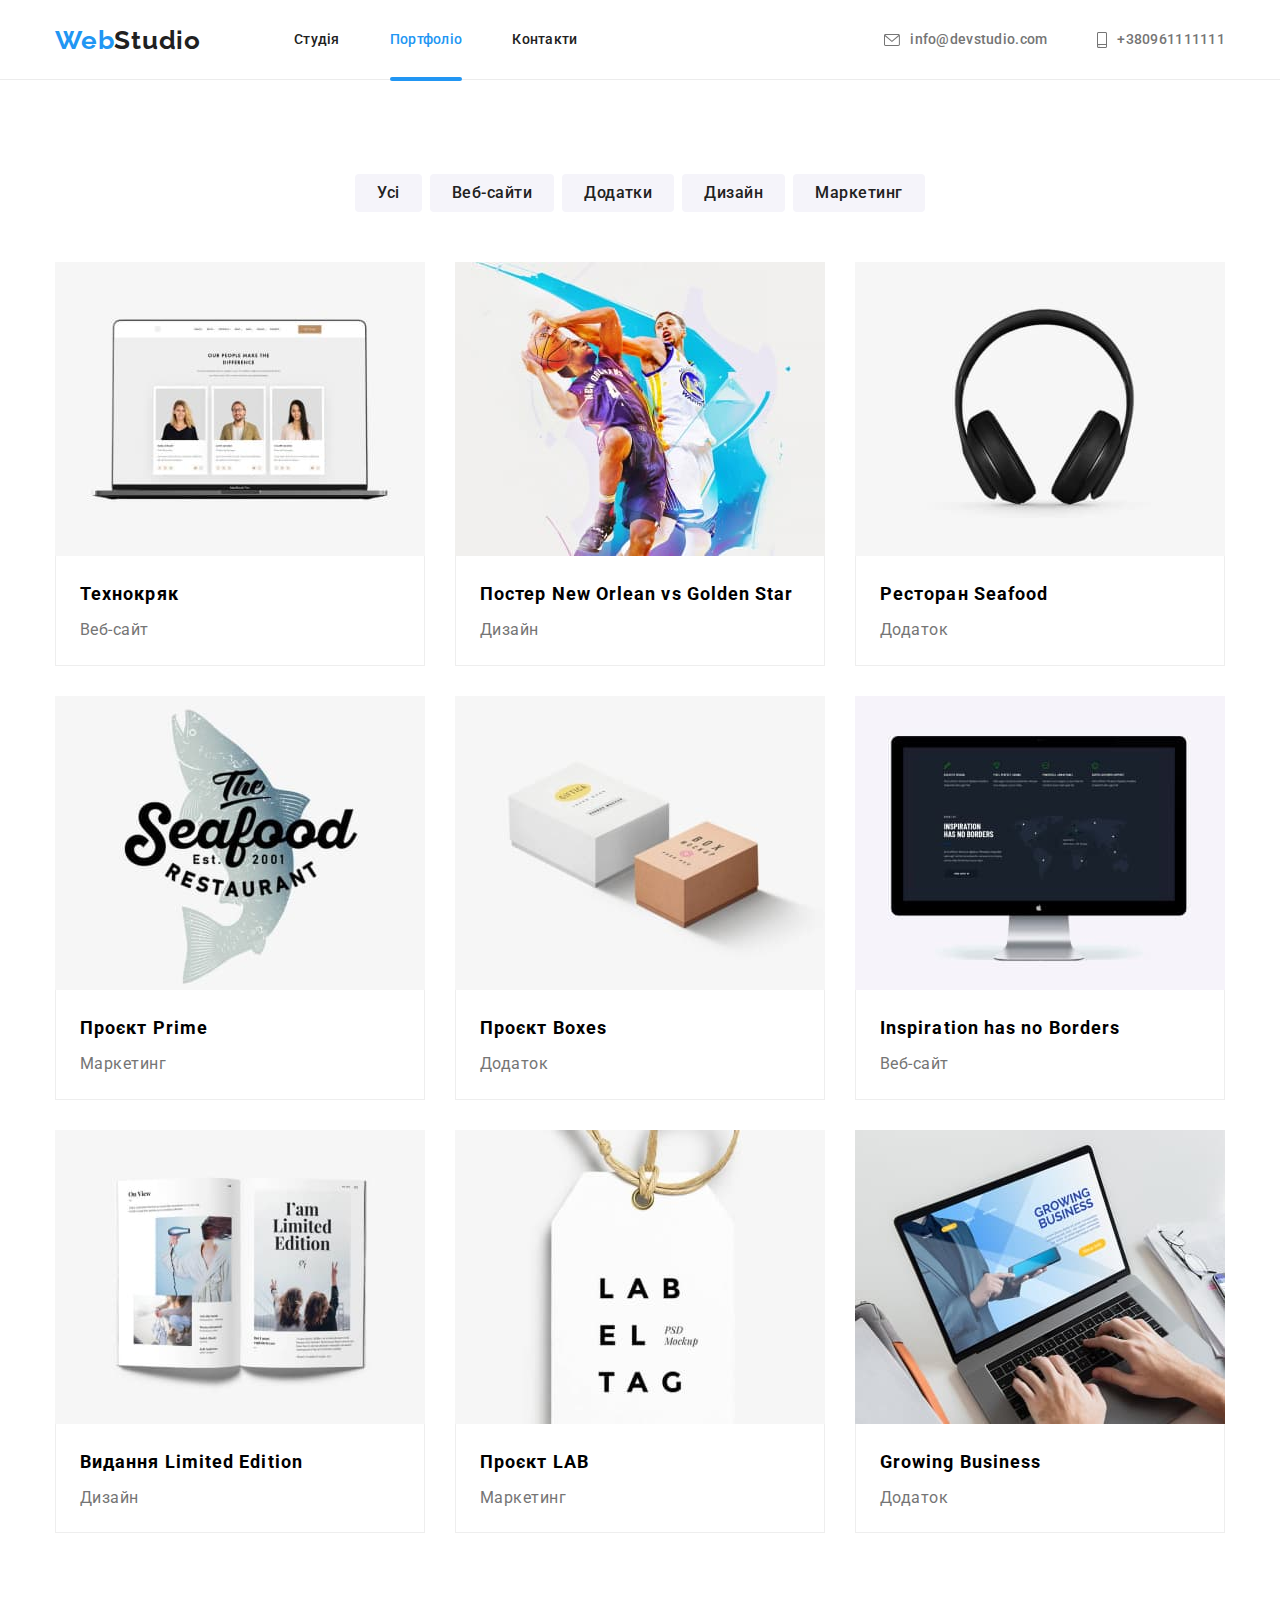
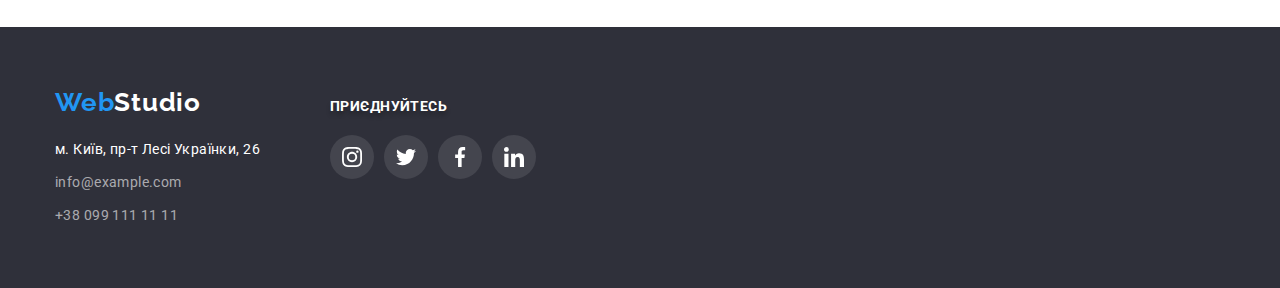
==== commit b5691836: "changes" ====
--- a/portfolio.html
+++ b/portfolio.html
@@ -272,13 +272,6 @@
             </li>
           </ul>
         </div>
-        <div class="sign-up">
-          <p class="sign-up-text">Підпишіться на розсилку</p>
-          <form class="footer-form" name="sign-up-form" autocomplete="off">
-              <input type="email" name="email" placeholder="E-mail" required>
-              <button class="sign-up-button" type="submit">Підписатися</button>
-          </form>
-      </div>
       </div>
   </section>
   </footer>
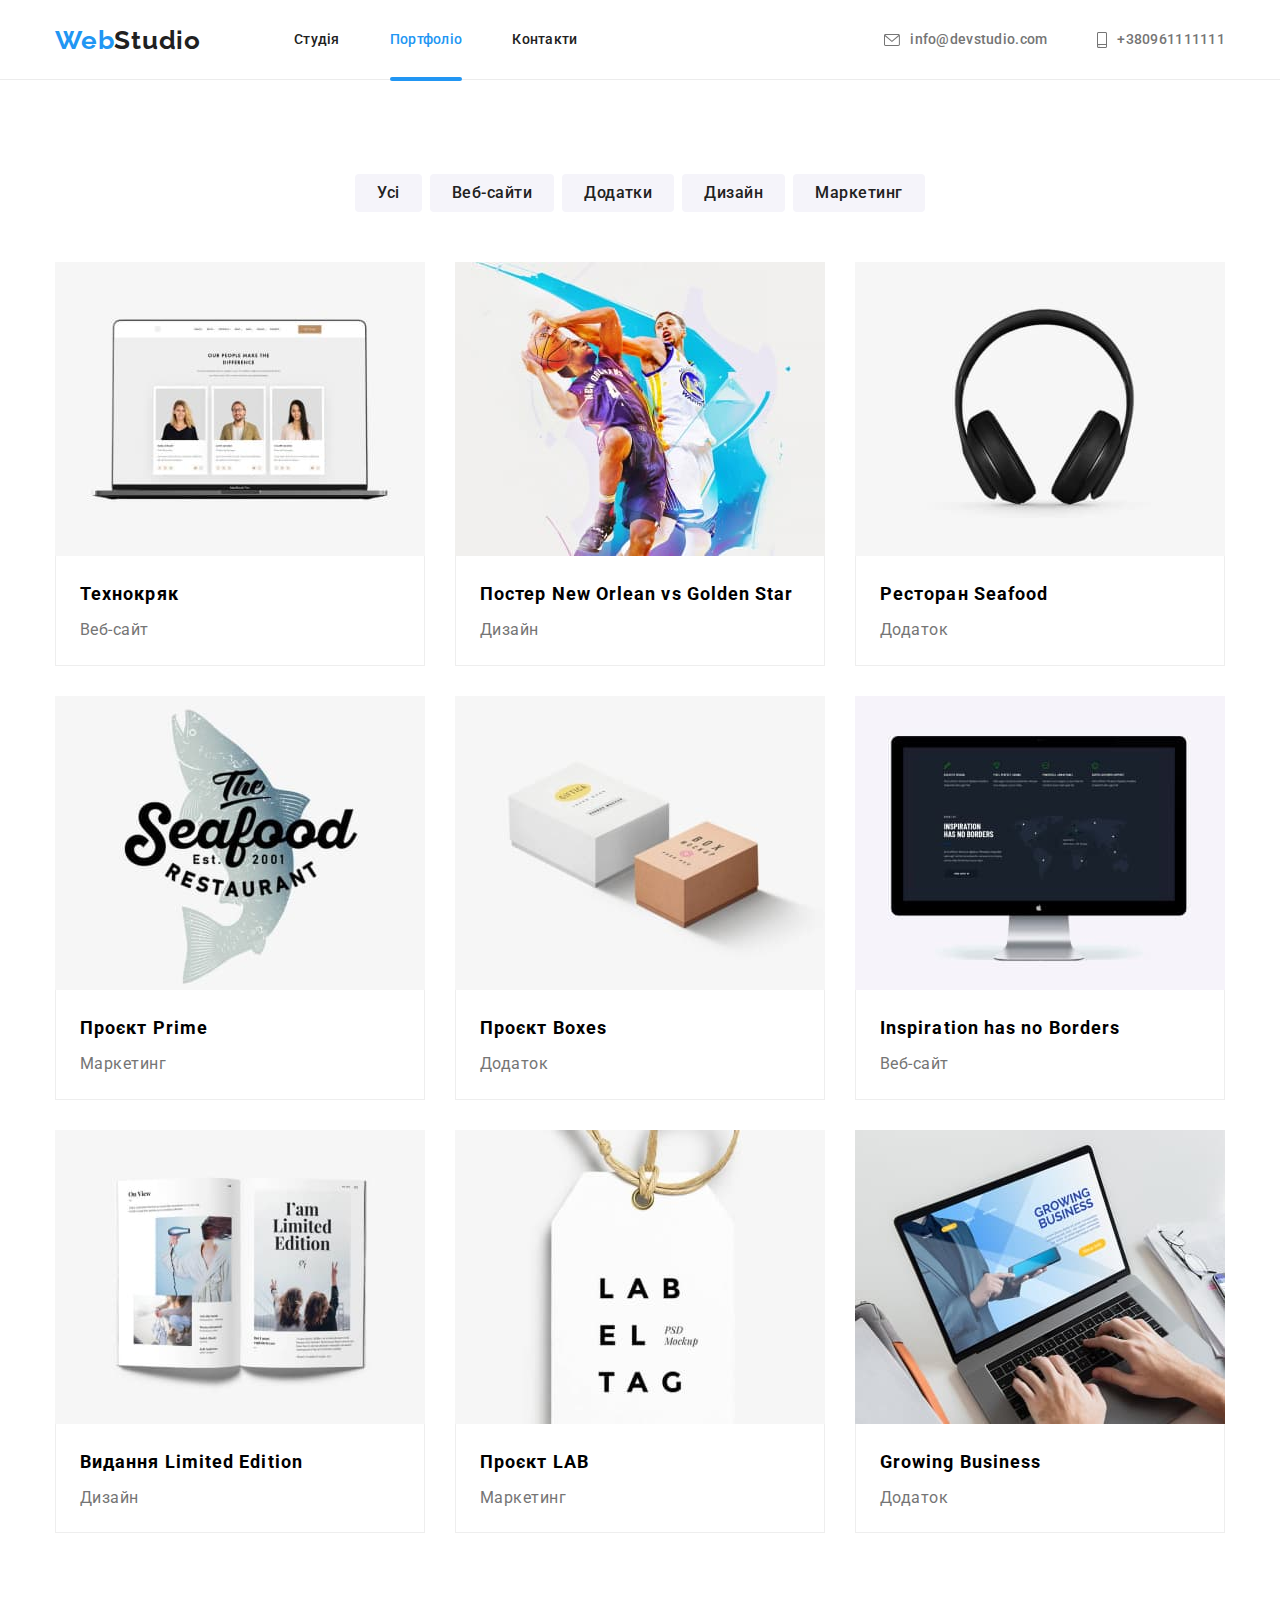
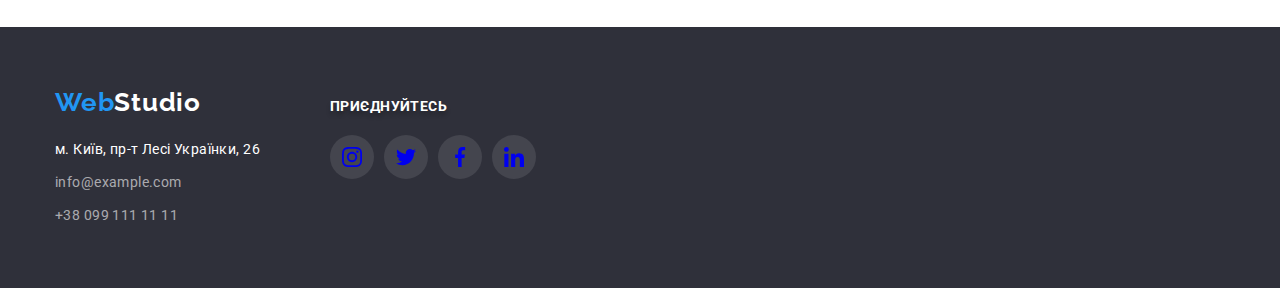
==== commit 2a302138: "123" ====
--- a/portfolio.html
+++ b/portfolio.html
@@ -235,36 +235,36 @@
           <p class="text-footer">ПРИЄДНУЙТЕСЬ</p>
           <ul class="socials-list-list list">
             <li class="socials-item">
-              <a class="socials-link link" href="https://Instagram.com" target="_blank"
+              <a class="socials-link-item link" href="https://Instagram.com" target="_blank"
                 rel="nofollow noopener noreferrer" aria-label="Instagram icon">
-                <svg class="socials-icon" width="20" height="20">
+                <svg class="socials-icon-footer" width="20" height="20">
                   <use href="./images/icons.svg#icon-instagram">
                   </use>
                 </svg>
               </a>
             </li>
             <li class="socials-item">
-              <a class="socials-link link" href="https://Twitter.com" target="_blank" rel="nofollow noopener noreferrer"
+              <a class="socials-link-item link" href="https://Twitter.com" target="_blank" rel="nofollow noopener noreferrer"
                 aria-label="Twitter icon">
-                <svg class="socials-icon" width="20" height="20">
+                <svg class="socials-icon-footer" width="20" height="20">
                   <use href="./images/icons.svg#icon-twitter">
                   </use>
                 </svg>
               </a>
             </li>
             <li class="socials-item">
-              <a class="socials-link link" href="https://Facebook.com" target="_blank"
+              <a class="socials-link-item link" href="https://Facebook.com" target="_blank"
                 rel="nofollow noopener noreferrer" aria-label="facebook icon">
-                <svg class="socials-icon" width="20" height="20">
+                <svg class="socials-icon-footer" width="20" height="20">
                   <use href="./images/icons.svg#icon-facebook">
                   </use>
                 </svg>
               </a>
             </li>
             <li class="socials-item">
-              <a class="socials-link link" href="https://Linkedin.com" target="_blank"
+              <a class="socials-link-item link" href="https://Linkedin.com" target="_blank"
                 rel="nofollow noopener noreferrer" aria-label="icon-linkedin">
-                <svg class="socials-icon" width="20" height="20">
+                <svg class="socials-icon-footer" width="20" height="20">
                   <use href="./images/icons.svg#icon-linkedin">
                   </use>
                 </svg>
--- a/css/styles.css
+++ b/css/styles.css
@@ -266,7 +266,7 @@
   height: 100%; 
   background-color: rgba(0, 0, 0, 0.2);
   opacity: 1;
-  transition: opacity 250ms var(--animation-timing-function), visibility 250ms var(--backround-color);
+  transition: opacity 250ms var(--animation-timing-function), visibility 250ms var(--animation-timing-function);
 }
 
 .backdrop.is-hidden {
@@ -365,8 +365,7 @@
   }
 }
 .icon-close-black {
-  fill: var(--backround-color);
-  transition: fill 250ms var(--animation-timing-function);
+ fill: currentColor;
 }
 
 /* --benefits-- */
@@ -463,7 +462,7 @@
   bottom: 0;
   width: 370px;
   height: 70px;
-  color: var(--backround-color);
+  color: var(--background-color);
   font-weight: 700;
   line-height: 1.14;
   text-transform: uppercase;
@@ -546,17 +545,18 @@
   width: 44px;
   height: 44px;
   color: var(--socials-icon-color);
-
+  background-color: var(--accent-color);
   border-radius: 50%;
 
-  transition-property: color, var(--accent-color) 250ms var(--animation-timing-function)
-}
-
-
-.socials-link:hover,
+  transition: color 250ms var(--accent-color), background-color 250ms var(--animation-timing-function);
+}
+
+
+
+.socials-link:hover
 .socials-link:focus {
-  background-color: var(--accent-color);
-  color: #ffffff;
+ background-color: var(--accent-color);
+ color:#ffffff;
 }
 .socials-icon {
   fill: currentColor;
@@ -673,23 +673,29 @@
 }
 
 .footer-item {
-  transition: backround-color 250ms var(--animation-timing-function)
-}
-
-
-.socials-link {
-  display: flex;
-  align-items: center;
-  justify-content: center;
+  transition: background-color 250ms var(--animation-timing-function);
+}
+
+
+.socials-link-item {
+  display: flex;
+  align-items: center;
+  justify-content: center;
+  width: 44px;
   height: 44px;
   border-radius: 50%;
   background: rgba(255, 255, 255, 0.1);
-  color: #ffffff;
-  transition: color 250ms var(--animation-timing-function);
-}
-
-
-.socials-icon {
+  
+  transition:  background-color 250ms var(--animation-timing-function), color 250ms var(--animation-timing-function);
+}
+
+.socials-link-item:hover,
+.socials-link-item:focus {
+ color: #2196f3;
+}
+
+
+.socials-icon-footer {
   fill: currentColor;
 }
 
@@ -774,8 +780,8 @@
 
 
 
-.examples-item-list:hover, 
-.examples-item-list:focus {
+.progect-nav:hover, 
+.progect-nav:focus {
   box-shadow: 0px 1px 1px rgba(0, 0, 0, 0.12), 0px 4px 4px rgba(0, 0, 0, 0.06),
     1px 4px 6px rgba(0, 0, 0, 0.16);
 }
